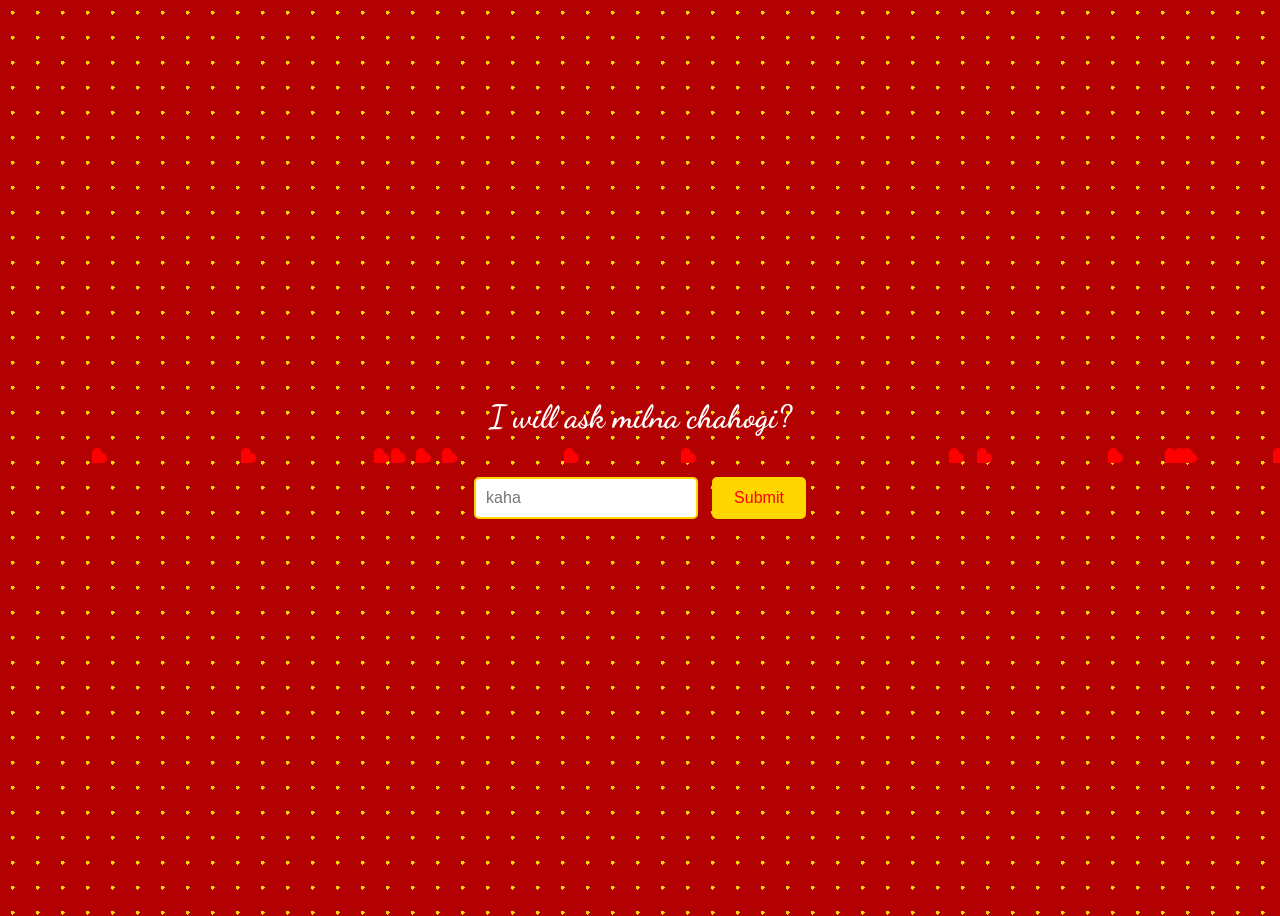
==== index.html @ b7f2fa16 "Update index.html" ====
<!DOCTYPE html>
<html lang="en">
<head>
    <meta charset="UTF-8">
    <meta name="viewport" content="width=device-width, initial-scale=1.0">
    <title>Animated Text</title>
    <link href="https://fonts.googleapis.com/css2?family=Dancing+Script:wght@700&display=swap" rel="stylesheet">
    <style>
        body {
            display: flex;
            justify-content: center;
            align-items: center;
            height: 100vh;
            background-color: #b30000;
            background-image: radial-gradient(circle, gold 2px, transparent 2px);
            background-size: 25px 25px;
            font-family: 'Dancing Script', cursive;
            flex-direction: column;
            overflow: hidden;
            position: relative;
        }
        h1 {
            font-size: 2rem;
            color: #fff;
            text-align: center;
            z-index: 1;
            font-family: 'Dancing Script', cursive;
        }
        .input-container {
            margin: 20px 0;
            z-index: 1;
        }
        input {
            padding: 10px;
            font-size: 1rem;
            border: 2px solid gold;
            border-radius: 5px;
            margin-right: 10px;
            width: 200px;
        }
        button {
            padding: 10px 20px;
            font-size: 1rem;
            cursor: pointer;
            border: 2px solid gold;
            border-radius: 5px;
            background-color: gold;
            color: red;
            transition: background-color 0.3s, color 0.3s;
        }
        button:hover {
            background-color: red;
            color: gold;
        }
        .hidden {
            display: none;
        }
        .animated-text {
            font-size: 1.5rem;
            white-space: pre-wrap;
            margin-top: 20px;
            text-align: center;
            z-index: 1;
            font-family: 'Dancing Script', cursive;
            font-weight: bold;
        }
        .animated-text div {
            color: white;
        }
        .heart {
            position: absolute;
            width: 10px;
            height: 10px;
            background-color: red;
            transform: rotate(0deg);
            animation: floatUp 12s infinite;
        }
        .heart::before, .heart::after {
            content: '';
            position: absolute;
            width: 10px;
            height: 10px;
            background-color: red;
            border-radius: 50%;
        }
        .heart::before {
            top: -5px;
            left: 0;
        }
        .heart::after {
            left: 5px;
            top: 0;
        }
        @keyframes floatUp {
            0% {
                bottom: 0;
                opacity: 1;
                transform: translateX(0) rotate(0deg);
            }
            100% {
                bottom: 100vh;
                opacity: 0;
                transform: translateX(200px) rotate(0deg);
            }
        }
        @keyframes typing {
            from { width: 0; }
            to { width: 100%; }
        }
        .typewriter {
            display: inline-block;
            overflow: hidden;
            white-space: nowrap;
            border-right: .15em solid black;
            font-weight: bold;
        }
        @keyframes blink-caret {
            from, to { border-color: transparent; }
            50% { border-color: black; }
        }
    </style>
</head>
<body>

<h1>I will ask milna chahogi?</h1>

<div class="input-container">
    <input type="text" placeholder="kaha" id="inputField">
    <button onclick="showText()">Submit</button>
</div>

<div id="animatedText" class="hidden">
</div>

<script>
    function showText() {
        const inputField = document.getElementById('inputField');
        const animatedText = document.getElementById('animatedText');
        const lines = [
            "Na restaurant me kahi",
            "Na hotel me kisi",
            "Na park me kahi",
            "Na chorahe pr kisi",
            "",
            "Me tumhe ganga kinare bulau Tum aaogi ky?",
            "",
            "Na khud bolna kuch",
            "na mujhe kehne dena",
            "",
            "Bas pakad kr hath mera",
            "Sath baithe rehna",
            "",
            "Me sirf or sirf tumhe dekhuga",
            "Tum in nazaro ko ijazat dena",
            "",
            "Jo hawaye julfey bikhare teri",
            "To hawao ko tum behne dena",
            "",
            "Jab julfey tere gaal ko chuyegi",
            "To julfey me sawaruga",
            "",
            "Chahe dekhe fir apsara mujhe",
            "Me tujhko hi niharuga"
        ];

        if (inputField.value.trim() !== '') {
            animatedText.classList.remove('hidden');
            typeLine(0, lines);
        }
    }

    function typeLine(index, lines) {
        if (index >= lines.length) return;

        const line = lines[index];
        const lineElement = document.createElement('div');
        lineElement.classList.add('typewriter');
        lineElement.style.animation = `typing ${line.length / 10}s steps(${line.length}, end), blink-caret .75s step-end infinite`;
        lineElement.textContent = line;
        document.getElementById('animatedText').appendChild(lineElement);

        setTimeout(() => {
            lineElement.style.border = 'none';
            typeLine(index + 1, lines);
        }, (line.length / 10) * 1000 + 1000);
    }

    function createHearts() {
        const heart = document.createElement('div');
        heart.classList.add('heart');
        heart.style.left = Math.random() * 100 + 'vw';
        heart.style.animationDuration = Math.random() * 5 + 7 + 's';
        document.body.appendChild(heart);

        setTimeout(() => {
            heart.remove();
        }, 12000);
    }

    setInterval(createHearts, 100);
</script>

</body>
</html>
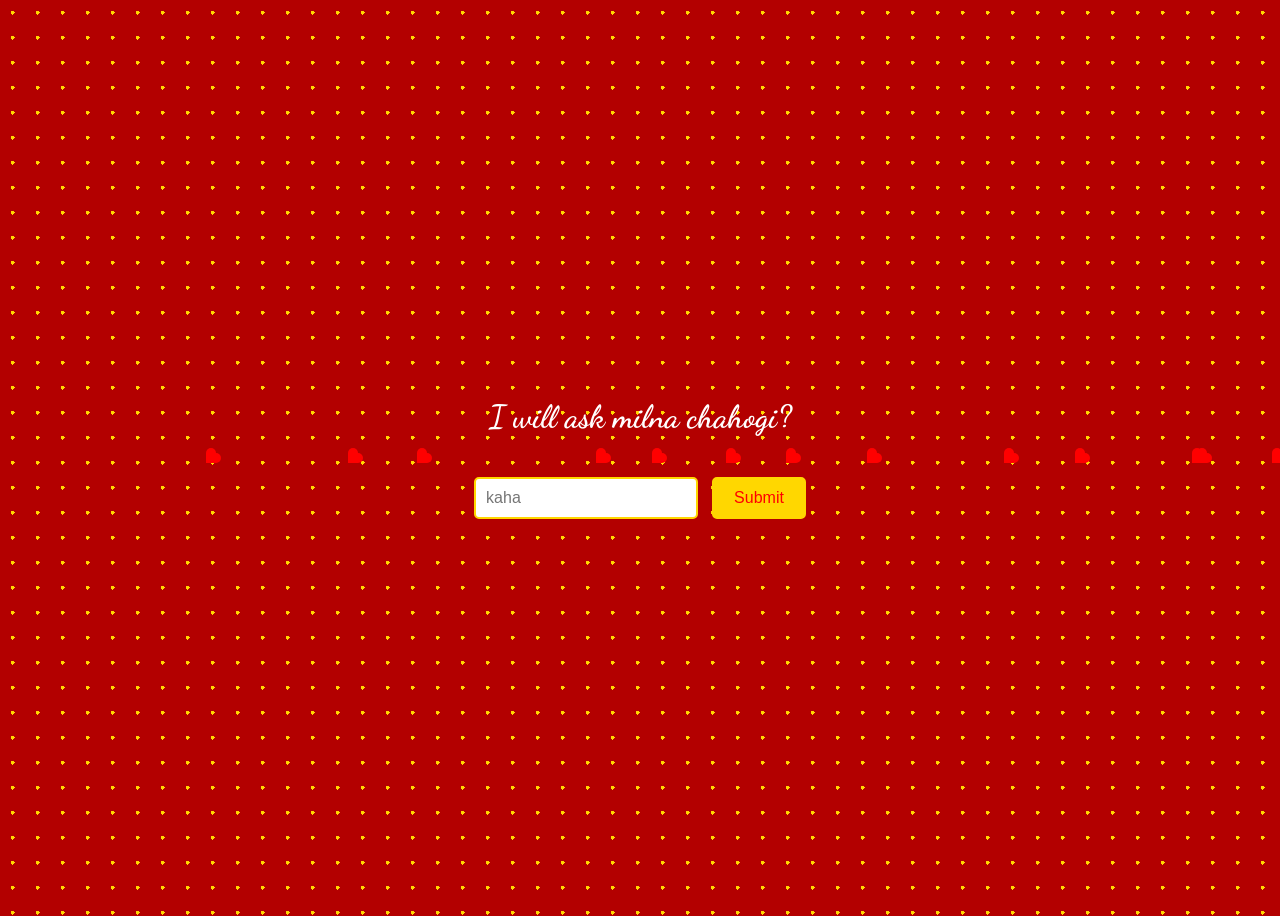
==== commit dd7994be: "Update index.html" ====
--- a/index.html
+++ b/index.html
@@ -56,8 +56,9 @@
             display: none;
         }
         .animated-text {
-            font-size: 1.5rem;
+            font-size:16px;
             white-space: pre-wrap;
+color: white;
             margin-top: 20px;
             text-align: center;
             z-index: 1;
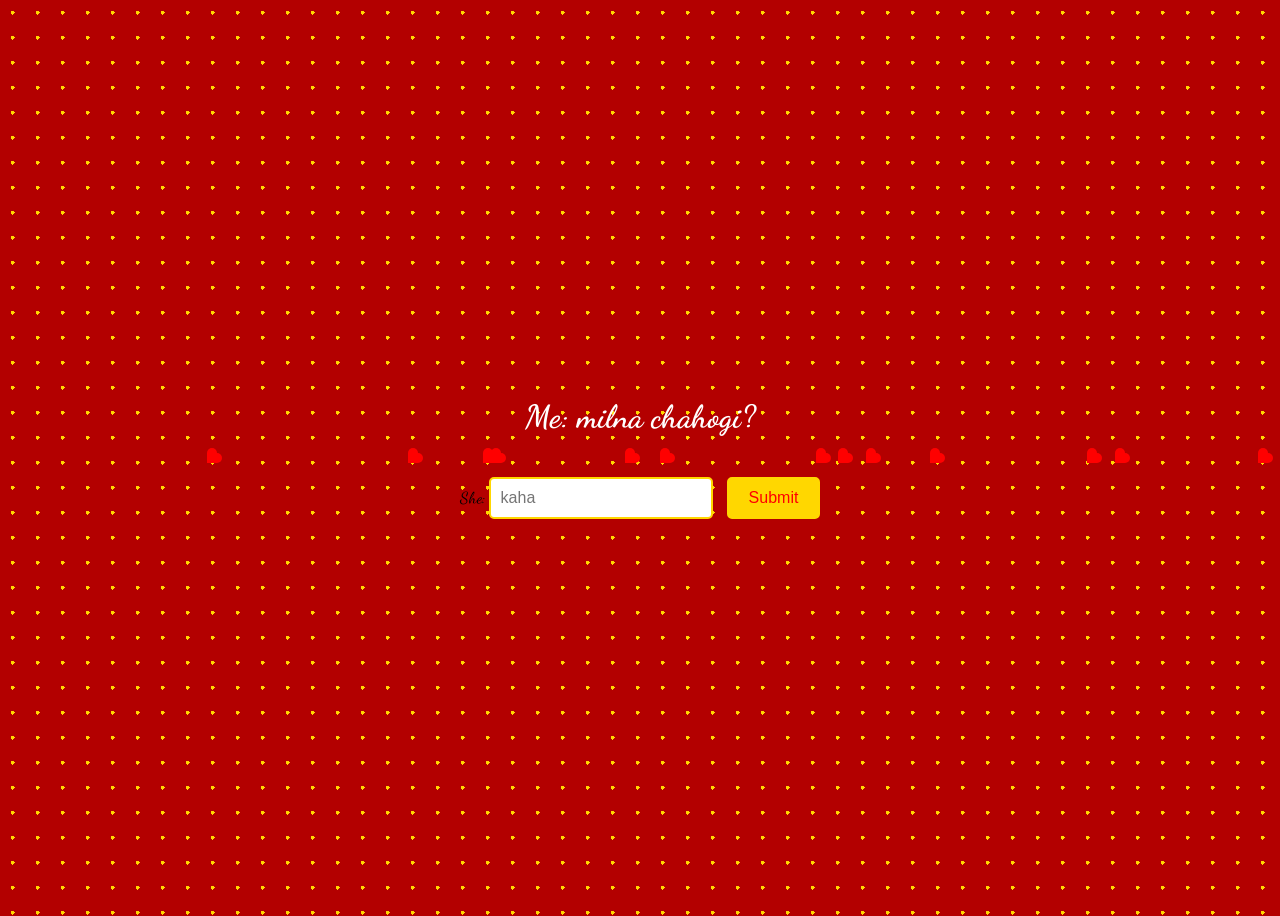
==== commit c6b47e61: "Update index.html" ====
--- a/index.html
+++ b/index.html
@@ -123,10 +123,10 @@
 </head>
 <body>
 
-<h1>I will ask milna chahogi?</h1>
+<h1>Me: milna chahogi?</h1>
 
 <div class="input-container">
-    <input type="text" placeholder="kaha" id="inputField">
+   She: <input type="text" placeholder="kaha" id="inputField">
     <button onclick="showText()">Submit</button>
 </div>
 
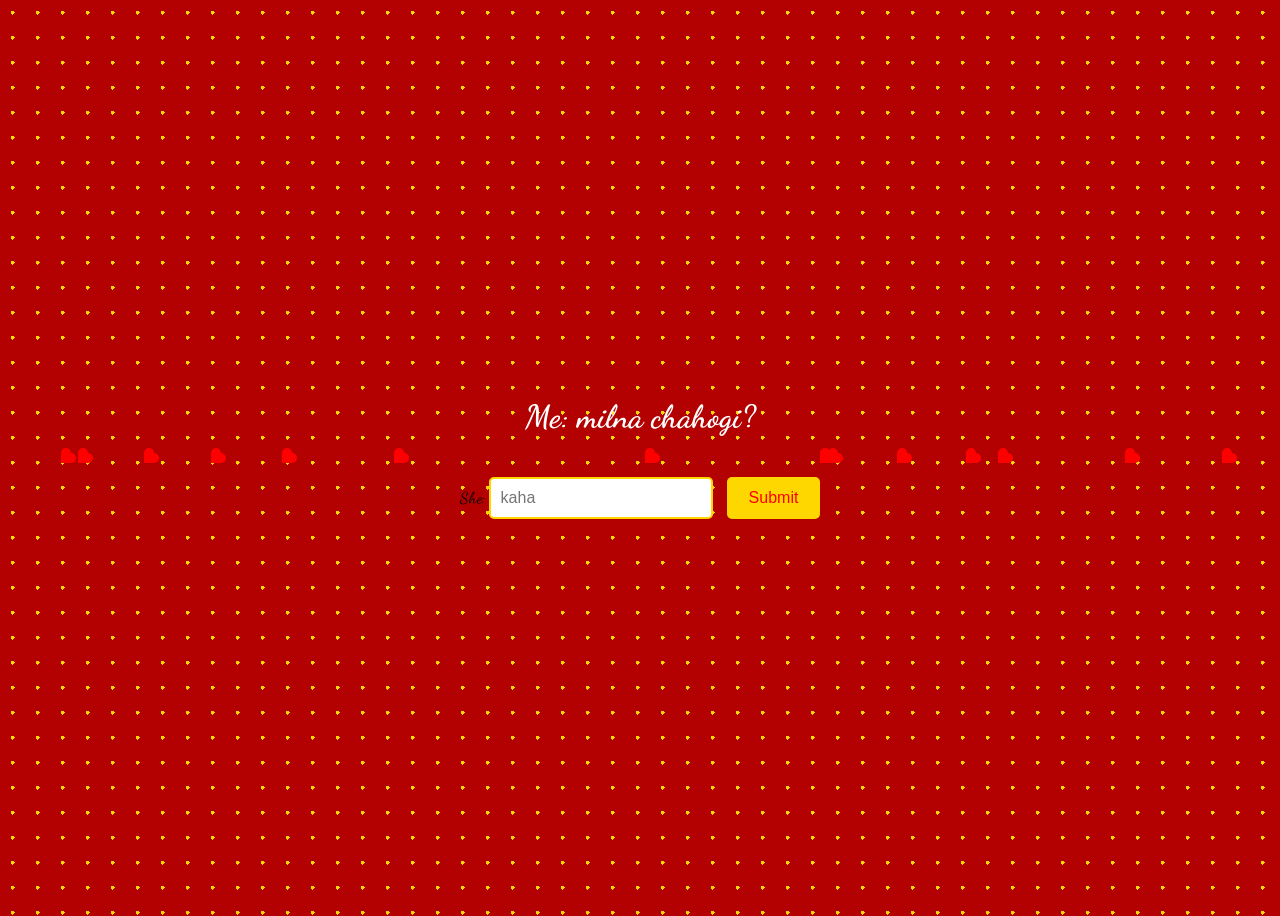
==== commit 6e412294: "Update index.html" ====
--- a/index.html
+++ b/index.html
@@ -138,10 +138,10 @@
         const inputField = document.getElementById('inputField');
         const animatedText = document.getElementById('animatedText');
         const lines = [
-            "Na restaurant me kahi",
-            "Na hotel me kisi",
-            "Na park me kahi",
-            "Na chorahe pr kisi",
+            "Na restaurant me kahi. ",
+            "Na hotel me kisi ",
+            "Na park me kahi ",
+            "Na chorahe pr kisi ",
             "",
             "Me tumhe ganga kinare bulau Tum aaogi ky?",
             "",
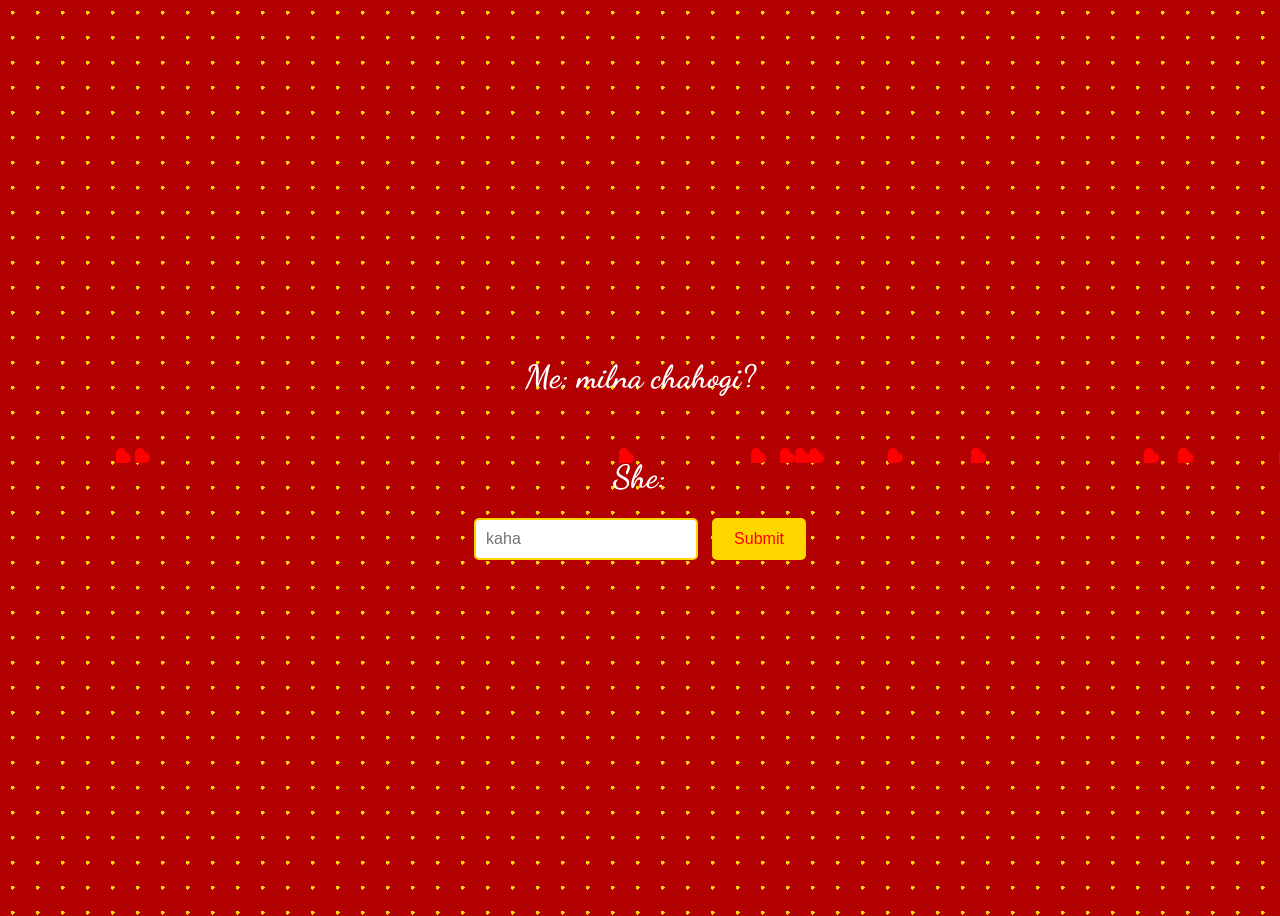
==== commit 02b9101f: "Update index.html" ====
--- a/index.html
+++ b/index.html
@@ -126,7 +126,7 @@
 <h1>Me: milna chahogi?</h1>
 
 <div class="input-container">
-   She: <input type="text" placeholder="kaha" id="inputField">
+  <h1> She: </h1><input type="text" placeholder="kaha" id="inputField">
     <button onclick="showText()">Submit</button>
 </div>
 
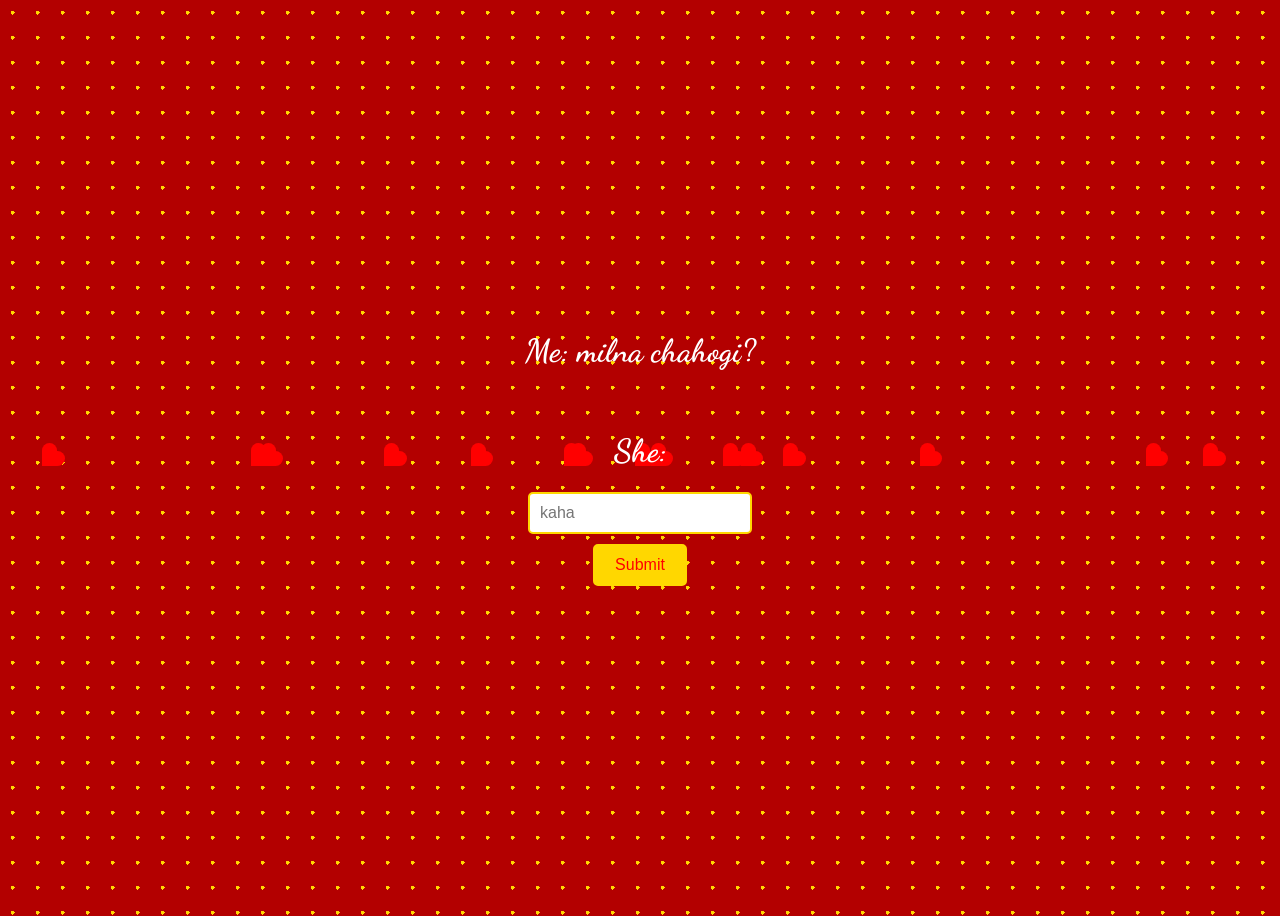
==== commit 6ea78c30: "Update index.html" ====
--- a/index.html
+++ b/index.html
@@ -29,13 +29,16 @@
         .input-container {
             margin: 20px 0;
             z-index: 1;
+            display: flex;
+            flex-direction: column;
+            align-items: center;
         }
         input {
             padding: 10px;
             font-size: 1rem;
             border: 2px solid gold;
             border-radius: 5px;
-            margin-right: 10px;
+            margin-bottom: 10px;
             width: 200px;
         }
         button {
@@ -56,9 +59,9 @@
             display: none;
         }
         .animated-text {
-            font-size:16px;
+            font-size: 1.5rem;
             white-space: pre-wrap;
-color: white;
+            color: white;
             margin-top: 20px;
             text-align: center;
             z-index: 1;
@@ -67,11 +70,12 @@
         }
         .animated-text div {
             color: white;
+            margin: 10px 0;
         }
         .heart {
             position: absolute;
-            width: 10px;
-            height: 10px;
+            width: 15px;
+            height: 15px;
             background-color: red;
             transform: rotate(0deg);
             animation: floatUp 12s infinite;
@@ -79,17 +83,17 @@
         .heart::before, .heart::after {
             content: '';
             position: absolute;
-            width: 10px;
-            height: 10px;
+            width: 15px;
+            height: 15px;
             background-color: red;
             border-radius: 50%;
         }
         .heart::before {
-            top: -5px;
+            top: -7.5px;
             left: 0;
         }
         .heart::after {
-            left: 5px;
+            left: 7.5px;
             top: 0;
         }
         @keyframes floatUp {
@@ -112,12 +116,14 @@
             display: inline-block;
             overflow: hidden;
             white-space: nowrap;
-            border-right: .15em solid black;
+            border-right: .15em solid white;
             font-weight: bold;
+            font-size: 1.5rem;
+            color: white;
         }
         @keyframes blink-caret {
             from, to { border-color: transparent; }
-            50% { border-color: black; }
+            50% { border-color: white; }
         }
     </style>
 </head>
@@ -126,7 +132,8 @@
 <h1>Me: milna chahogi?</h1>
 
 <div class="input-container">
-  <h1> She: </h1><input type="text" placeholder="kaha" id="inputField">
+    <h1>She:</h1>
+    <input type="text" placeholder="kaha" id="inputField">
     <button onclick="showText()">Submit</button>
 </div>
 
@@ -138,30 +145,30 @@
         const inputField = document.getElementById('inputField');
         const animatedText = document.getElementById('animatedText');
         const lines = [
-            "Na restaurant me kahi. ",
-            "Na hotel me kisi ",
-            "Na park me kahi ",
-            "Na chorahe pr kisi ",
+            "Na restaurant me kahi.",
+            "Na hotel me kisi.",
+            "Na park me kahi.",
+            "Na chorahe pr kisi.",
             "",
             "Me tumhe ganga kinare bulau Tum aaogi ky?",
             "",
-            "Na khud bolna kuch",
-            "na mujhe kehne dena",
-            "",
-            "Bas pakad kr hath mera",
-            "Sath baithe rehna",
-            "",
-            "Me sirf or sirf tumhe dekhuga",
-            "Tum in nazaro ko ijazat dena",
-            "",
-            "Jo hawaye julfey bikhare teri",
-            "To hawao ko tum behne dena",
-            "",
-            "Jab julfey tere gaal ko chuyegi",
-            "To julfey me sawaruga",
-            "",
-            "Chahe dekhe fir apsara mujhe",
-            "Me tujhko hi niharuga"
+            "Na khud bolna kuch.",
+            "na mujhe kehne dena.",
+            "",
+            "Bas pakad kr hath mera.",
+            "Sath baithe rehna.",
+            "",
+            "Me sirf or sirf tumhe dekhuga.",
+            "Tum in nazaro ko ijazat dena.",
+            "",
+            "Jo hawaye julfey bikhare teri.",
+            "To hawao ko tum behne dena.",
+            "",
+            "Jab julfey tere gaal ko chuyegi.",
+            "To julfey me sawaruga.",
+            "",
+            "Chahe dekhe fir apsara mujhe.",
+            "Me tujhko hi niharuga."
         ];
 
         if (inputField.value.trim() !== '') {
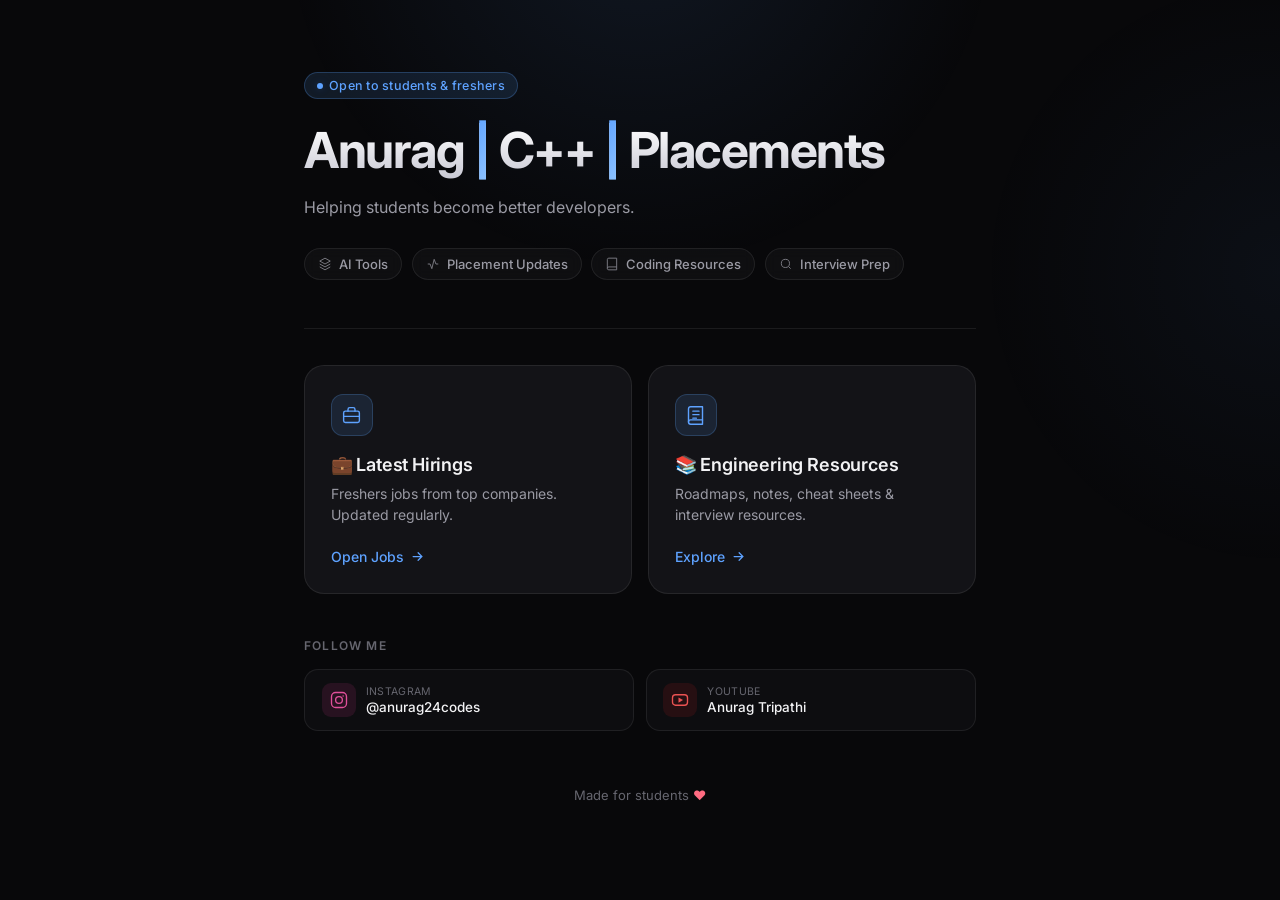
==== commit b4d9993b: "Update index.html" ====
--- a/index.html
+++ b/index.html
@@ -1,212 +1,428 @@
 <!DOCTYPE html>
 <html lang="en">
 <head>
-    <meta charset="UTF-8">
-    <meta name="viewport" content="width=device-width, initial-scale=1.0">
-    <title>Animated Text</title>
-    <link href="https://fonts.googleapis.com/css2?family=Dancing+Script:wght@700&display=swap" rel="stylesheet">
-    <style>
-        body {
-            display: flex;
-            justify-content: center;
-            align-items: center;
-            height: 100vh;
-            background-color: #b30000;
-            background-image: radial-gradient(circle, gold 2px, transparent 2px);
-            background-size: 25px 25px;
-            font-family: 'Dancing Script', cursive;
-            flex-direction: column;
-            overflow: hidden;
-            position: relative;
-        }
-        h1 {
-            font-size: 2rem;
-            color: #fff;
-            text-align: center;
-            z-index: 1;
-            font-family: 'Dancing Script', cursive;
-        }
-        .input-container {
-            margin: 20px 0;
-            z-index: 1;
-            display: flex;
-            flex-direction: column;
-            align-items: center;
-        }
-        input {
-            padding: 10px;
-            font-size: 1rem;
-            border: 2px solid gold;
-            border-radius: 5px;
-            margin-bottom: 10px;
-            width: 200px;
-        }
-        button {
-            padding: 10px 20px;
-            font-size: 1rem;
-            cursor: pointer;
-            border: 2px solid gold;
-            border-radius: 5px;
-            background-color: gold;
-            color: red;
-            transition: background-color 0.3s, color 0.3s;
-        }
-        button:hover {
-            background-color: red;
-            color: gold;
-        }
-        .hidden {
-            display: none;
-        }
-        .animated-text {
-            font-size: 1.5rem;
-            white-space: pre-wrap;
-            color: white;
-            margin-top: 20px;
-            text-align: center;
-            z-index: 1;
-            font-family: 'Dancing Script', cursive;
-            font-weight: bold;
-        }
-        .animated-text div {
-            color: white;
-            margin: 10px 0;
-        }
-        .heart {
-            position: absolute;
-            width: 15px;
-            height: 15px;
-            background-color: red;
-            transform: rotate(0deg);
-            animation: floatUp 12s infinite;
-        }
-        .heart::before, .heart::after {
-            content: '';
-            position: absolute;
-            width: 15px;
-            height: 15px;
-            background-color: red;
-            border-radius: 50%;
-        }
-        .heart::before {
-            top: -7.5px;
-            left: 0;
-        }
-        .heart::after {
-            left: 7.5px;
-            top: 0;
-        }
-        @keyframes floatUp {
-            0% {
-                bottom: 0;
-                opacity: 1;
-                transform: translateX(0) rotate(0deg);
-            }
-            100% {
-                bottom: 100vh;
-                opacity: 0;
-                transform: translateX(200px) rotate(0deg);
-            }
-        }
-        @keyframes typing {
-            from { width: 0; }
-            to { width: 100%; }
-        }
-        .typewriter {
-            display: inline-block;
-            overflow: hidden;
-            white-space: nowrap;
-            border-right: .15em solid white;
-            font-weight: bold;
-            font-size: 1.5rem;
-            color: white;
-        }
-        @keyframes blink-caret {
-            from, to { border-color: transparent; }
-            50% { border-color: white; }
-        }
-    </style>
+<meta charset="UTF-8" />
+<meta name="viewport" content="width=device-width, initial-scale=1.0" />
+<title>Anurag | C++ | Placements</title>
+<link rel="preconnect" href="https://fonts.googleapis.com" />
+<link rel="stylesheet" href="https://fonts.googleapis.com/css2?family=Inter:wght@400;500;600;700;800&display=swap" />
+<style>
+  *, *::before, *::after { box-sizing: border-box; margin: 0; padding: 0; }
+
+  :root {
+    --bg: #08080a;
+    --bg-elevated: #0d0d10;
+    --surface: #131317;
+    --surface-hover: #1a1a1f;
+    --border: rgba(255,255,255,0.08);
+    --border-strong: rgba(255,255,255,0.14);
+    --text-primary: #f2f2f4;
+    --text-secondary: #9a9aa4;
+    --text-muted: #66666f;
+    --accent: #5ea2ff;
+    --accent-dim: rgba(94,162,255,0.12);
+    --accent-glow: rgba(94,162,255,0.22);
+    --radius-lg: 20px;
+    --radius-md: 14px;
+    --radius-sm: 10px;
+  }
+
+  html { scroll-behavior: smooth; }
+
+  body {
+    font-family: 'Inter', -apple-system, BlinkMacSystemFont, sans-serif;
+    background: var(--bg);
+    color: var(--text-primary);
+    min-height: 100vh;
+    -webkit-font-smoothing: antialiased;
+    overflow-x: hidden;
+  }
+
+  /* ambient background glow */
+  .glow-field {
+    position: fixed;
+    inset: 0;
+    pointer-events: none;
+    z-index: 0;
+    background:
+      radial-gradient(600px circle at 50% -10%, rgba(94,162,255,0.10), transparent 60%),
+      radial-gradient(500px circle at 100% 30%, rgba(94,162,255,0.05), transparent 60%);
+  }
+
+  .wrap {
+    position: relative;
+    z-index: 1;
+    max-width: 720px;
+    margin: 0 auto;
+    padding: 4.5rem 1.5rem 3.5rem;
+  }
+
+  @keyframes fadeUp {
+    from { opacity: 0; transform: translateY(14px); }
+    to   { opacity: 1; transform: translateY(0); }
+  }
+
+  .fade { opacity: 0; animation: fadeUp 0.7s cubic-bezier(0.16, 1, 0.3, 1) forwards; }
+  .fade-1 { animation-delay: 0.02s; }
+  .fade-2 { animation-delay: 0.12s; }
+  .fade-3 { animation-delay: 0.22s; }
+  .fade-4 { animation-delay: 0.34s; }
+  .fade-5 { animation-delay: 0.46s; }
+  .fade-6 { animation-delay: 0.58s; }
+
+  @media (prefers-reduced-motion: reduce) {
+    .fade { animation: none; opacity: 1; }
+    html { scroll-behavior: auto; }
+  }
+
+  /* Hero */
+  .kicker {
+    display: inline-flex;
+    align-items: center;
+    gap: 6px;
+    font-size: 12.5px;
+    font-weight: 500;
+    letter-spacing: 0.02em;
+    color: var(--accent);
+    background: var(--accent-dim);
+    border: 1px solid rgba(94,162,255,0.25);
+    padding: 5px 12px;
+    border-radius: 20px;
+    margin-bottom: 1.5rem;
+  }
+
+  .kicker .dot {
+    width: 6px;
+    height: 6px;
+    border-radius: 50%;
+    background: var(--accent);
+    box-shadow: 0 0 8px var(--accent-glow);
+  }
+
+  h1.headline {
+    font-size: clamp(2.1rem, 6vw, 3.1rem);
+    font-weight: 700;
+    letter-spacing: -0.03em;
+    line-height: 1.12;
+    background: linear-gradient(180deg, #ffffff 0%, #c9c9d4 100%);
+    -webkit-background-clip: text;
+    background-clip: text;
+    color: transparent;
+  }
+
+  h1.headline .accent {
+    background: linear-gradient(120deg, var(--accent), #8fc4ff);
+    -webkit-background-clip: text;
+    background-clip: text;
+    color: transparent;
+  }
+
+  .sub {
+    margin-top: 1rem;
+    font-size: 16px;
+    line-height: 1.6;
+    color: var(--text-secondary);
+    max-width: 460px;
+  }
+
+  /* Badges */
+  .badges {
+    display: flex;
+    flex-wrap: wrap;
+    gap: 0.6rem;
+    margin-top: 1.75rem;
+  }
+
+  .badge-pill {
+    display: inline-flex;
+    align-items: center;
+    gap: 7px;
+    font-size: 13px;
+    font-weight: 500;
+    color: var(--text-secondary);
+    background: rgba(255,255,255,0.03);
+    border: 1px solid var(--border);
+    padding: 7px 13px;
+    border-radius: 20px;
+    backdrop-filter: blur(6px);
+    transition: border-color 0.2s ease, color 0.2s ease, background 0.2s ease;
+  }
+
+  .badge-pill:hover {
+    border-color: rgba(94,162,255,0.3);
+    color: var(--text-primary);
+    background: var(--accent-dim);
+  }
+
+  .badge-pill svg { width: 14px; height: 14px; opacity: 0.8; flex-shrink: 0; }
+
+  /* Divider */
+  .divider {
+    border: none;
+    border-top: 1px solid var(--border);
+    margin: 3rem 0 2.25rem;
+  }
+
+  /* Cards */
+  .cards {
+    display: grid;
+    grid-template-columns: 1fr;
+    gap: 1rem;
+  }
+
+  @media (min-width: 640px) {
+    .cards { grid-template-columns: 1fr 1fr; }
+  }
+
+  .card {
+    position: relative;
+    display: flex;
+    flex-direction: column;
+    background: var(--surface);
+    border: 1px solid var(--border);
+    border-radius: var(--radius-lg);
+    padding: 1.75rem 1.6rem;
+    text-decoration: none;
+    color: inherit;
+    overflow: hidden;
+    transition: transform 0.35s cubic-bezier(0.16,1,0.3,1), border-color 0.35s ease, background 0.35s ease, box-shadow 0.35s ease;
+  }
+
+  .card::before {
+    content: "";
+    position: absolute;
+    inset: 0;
+    background: radial-gradient(280px circle at var(--mx, 50%) var(--my, 0%), rgba(94,162,255,0.14), transparent 65%);
+    opacity: 0;
+    transition: opacity 0.35s ease;
+    pointer-events: none;
+  }
+
+  .card:hover {
+    transform: translateY(-4px);
+    border-color: rgba(94,162,255,0.32);
+    background: var(--surface-hover);
+    box-shadow: 0 16px 40px -20px rgba(94,162,255,0.25), 0 4px 18px -6px rgba(0,0,0,0.5);
+  }
+
+  .card:hover::before { opacity: 1; }
+
+  .card-icon {
+    width: 42px;
+    height: 42px;
+    border-radius: 12px;
+    display: flex;
+    align-items: center;
+    justify-content: center;
+    background: var(--accent-dim);
+    border: 1px solid rgba(94,162,255,0.22);
+    margin-bottom: 1.1rem;
+  }
+
+  .card-icon svg { width: 21px; height: 21px; stroke: var(--accent); }
+
+  .card-title {
+    font-size: 18px;
+    font-weight: 600;
+    letter-spacing: -0.01em;
+    margin-bottom: 0.5rem;
+  }
+
+  .card-desc {
+    font-size: 14px;
+    line-height: 1.55;
+    color: var(--text-secondary);
+    flex-grow: 1;
+  }
+
+  .card-cta {
+    display: inline-flex;
+    align-items: center;
+    gap: 6px;
+    font-size: 14px;
+    font-weight: 500;
+    color: var(--accent);
+    margin-top: 1.4rem;
+  }
+
+  .card-cta svg {
+    width: 15px;
+    height: 15px;
+    transition: transform 0.25s ease;
+  }
+
+  .card:hover .card-cta svg { transform: translateX(4px); }
+
+  /* Social */
+  .section-label {
+    font-size: 12px;
+    font-weight: 600;
+    letter-spacing: 0.1em;
+    text-transform: uppercase;
+    color: var(--text-muted);
+    margin-bottom: 1rem;
+  }
+
+  .social-row {
+    display: flex;
+    flex-wrap: wrap;
+    gap: 0.7rem;
+  }
+
+  .social-card {
+    display: flex;
+    align-items: center;
+    gap: 10px;
+    padding: 0.8rem 1.05rem;
+    border-radius: var(--radius-md);
+    border: 1px solid var(--border);
+    background: var(--bg-elevated);
+    text-decoration: none;
+    flex: 1;
+    min-width: 155px;
+    transition: border-color 0.25s ease, transform 0.25s ease, background 0.25s ease;
+  }
+
+  .social-card:hover {
+    border-color: rgba(94,162,255,0.3);
+    background: var(--surface-hover);
+    transform: translateY(-2px);
+  }
+
+  .social-icon {
+    width: 34px;
+    height: 34px;
+    border-radius: 9px;
+    display: flex;
+    align-items: center;
+    justify-content: center;
+    flex-shrink: 0;
+    background: rgba(255,255,255,0.04);
+  }
+
+  .social-icon svg { width: 18px; height: 18px; }
+
+  .social-label { font-size: 10.5px; color: var(--text-muted); letter-spacing: 0.03em; text-transform: uppercase; }
+  .social-name { font-size: 13.5px; font-weight: 500; color: var(--text-primary); margin-top: 1px; }
+
+  footer {
+    margin-top: 3.5rem;
+    text-align: center;
+    font-size: 13px;
+    color: var(--text-muted);
+  }
+
+  footer .heart { color: #ff6b81; }
+
+  @media (max-width: 420px) {
+    .wrap { padding: 3.25rem 1.25rem 3rem; }
+  }
+</style>
 </head>
 <body>
-
-<h1>Me: milna chahogi?</h1>
-
-<div class="input-container">
-    <h1>She:</h1>
-    <input type="text" placeholder="kaha" id="inputField">
-    <button onclick="showText()">Submit</button>
+<div class="glow-field"></div>
+
+<div class="wrap">
+
+  <span class="kicker fade fade-1"><span class="dot"></span>Open to students & freshers</span>
+
+  <h1 class="headline fade fade-2">Anurag <span class="accent">|</span> C++ <span class="accent">|</span> Placements</h1>
+  <p class="sub fade fade-3">Helping students become better developers.</p>
+
+  <div class="badges fade fade-4">
+    <span class="badge-pill">
+      <svg viewBox="0 0 24 24" fill="none" stroke="currentColor" stroke-width="1.6"><path d="M12 2 3 7l9 5 9-5-9-5Z"/><path d="M3 12l9 5 9-5"/><path d="M3 17l9 5 9-5"/></svg>
+      AI Tools
+    </span>
+    <span class="badge-pill">
+      <svg viewBox="0 0 24 24" fill="none" stroke="currentColor" stroke-width="1.6"><path d="M3 12h4l3 8 4-16 3 8h4"/></svg>
+      Placement Updates
+    </span>
+    <span class="badge-pill">
+      <svg viewBox="0 0 24 24" fill="none" stroke="currentColor" stroke-width="1.6"><path d="M4 19.5A2.5 2.5 0 0 1 6.5 17H20"/><path d="M6.5 2H20v20H6.5A2.5 2.5 0 0 1 4 19.5v-15A2.5 2.5 0 0 1 6.5 2Z"/></svg>
+      Coding Resources
+    </span>
+    <span class="badge-pill">
+      <svg viewBox="0 0 24 24" fill="none" stroke="currentColor" stroke-width="1.6"><circle cx="11" cy="11" r="7"/><path d="m20 20-3.5-3.5"/></svg>
+      Interview Prep
+    </span>
+  </div>
+
+  <hr class="divider fade fade-4" />
+
+  <div class="cards fade fade-5">
+    <a href="job.html" class="card" id="card1">
+      <div class="card-icon">
+        <svg viewBox="0 0 24 24" fill="none" stroke="currentColor" stroke-width="1.6" stroke-linecap="round" stroke-linejoin="round"><rect x="3" y="7" width="18" height="13" rx="2"/><path d="M8 7V5a2 2 0 0 1 2-2h4a2 2 0 0 1 2 2v2"/><path d="M3 13h18"/></svg>
+      </div>
+      <p class="card-title">💼 Latest Hirings</p>
+      <p class="card-desc">Freshers jobs from top companies. Updated regularly.</p>
+      <span class="card-cta">Open Jobs
+        <svg viewBox="0 0 24 24" fill="none" stroke="currentColor" stroke-width="2" stroke-linecap="round"><path d="M5 12h14M13 6l6 6-6 6"/></svg>
+      </span>
+    </a>
+
+    <a href="code.html" class="card" id="card2">
+      <div class="card-icon">
+        <svg viewBox="0 0 24 24" fill="none" stroke="currentColor" stroke-width="1.6" stroke-linecap="round" stroke-linejoin="round"><path d="M4 19.5A2.5 2.5 0 0 1 6.5 17H20"/><path d="M6.5 2H20v20H6.5A2.5 2.5 0 0 1 4 19.5v-15A2.5 2.5 0 0 1 6.5 2Z"/><path d="M9 7h7M9 11h7M9 15h4"/></svg>
+      </div>
+      <p class="card-title">📚 Engineering Resources</p>
+      <p class="card-desc">Roadmaps, notes, cheat sheets & interview resources.</p>
+      <span class="card-cta">Explore
+        <svg viewBox="0 0 24 24" fill="none" stroke="currentColor" stroke-width="2" stroke-linecap="round"><path d="M5 12h14M13 6l6 6-6 6"/></svg>
+      </span>
+    </a>
+  </div>
+
+  <p class="section-label fade fade-6" style="margin-top:2.75rem;">Follow me</p>
+
+  <div class="social-row fade fade-6">
+    <a href="https://www.instagram.com/anurag24codes/" target="_blank" rel="noreferrer" class="social-card">
+      <div class="social-icon" style="background:rgba(224,60,145,0.12);">
+        <svg viewBox="0 0 24 24" fill="none"><rect x="2" y="2" width="20" height="20" rx="5.5" stroke="#e0509a" stroke-width="1.8"/><circle cx="12" cy="12" r="4.5" stroke="#e0509a" stroke-width="1.8"/><circle cx="17.5" cy="6.5" r="1" fill="#e0509a"/></svg>
+      </div>
+      <div>
+        <p class="social-label">Instagram</p>
+        <p class="social-name">@anurag24codes</p>
+      </div>
+    </a>
+
+    <a href="https://www.youtube.com/@Anurag24tripathi" target="_blank" rel="noreferrer" class="social-card">
+      <div class="social-icon" style="background:rgba(220,38,38,0.12);">
+        <svg viewBox="0 0 24 24" fill="none"><rect x="2" y="5" width="20" height="14" rx="4" stroke="#ea5252" stroke-width="1.8"/><polygon points="10,8.5 16,12 10,15.5" fill="#ea5252"/></svg>
+      </div>
+      <div>
+        <p class="social-label">YouTube</p>
+        <p class="social-name">Anurag Tripathi</p>
+      </div>
+    </a>
+
+    <!-- <a href="https://bit.ly/anurag24codes" target="_blank" rel="noreferrer" class="social-card">
+      <div class="social-icon" style="background:var(--accent-dim);">
+        <svg viewBox="0 0 24 24" fill="none" stroke="var(--accent)" stroke-width="1.8" stroke-linecap="round"><path d="M10 13a5 5 0 0 0 7.07 0l2.83-2.83a5 5 0 0 0-7.07-7.07L11.5 4.5"/><path d="M14 11a5 5 0 0 0-7.07 0L4.1 13.83a5 5 0 0 0 7.07 7.07l1.36-1.36"/></svg>
+      </div>
+      <div>
+        <p class="social-label">All links</p>
+        <p class="social-name">bit.ly/anurag24codes</p>
+      </div>
+    </a> -->
+  </div>
+
+  <footer class="fade fade-6">Made for students <span class="heart">❤</span></footer>
+
 </div>
 
-<div id="animatedText" class="hidden">
-</div>
-
 <script>
-    function showText() {
-        const inputField = document.getElementById('inputField');
-        const animatedText = document.getElementById('animatedText');
-        const lines = [
-            "Na restaurant me kahi.",
-            "Na hotel me kisi.",
-            "Na park me kahi.",
-            "Na chorahe pr kisi.",
-            "",
-            "Me tumhe ganga kinare bulau Tum aaogi ky?",
-            "",
-            "Na khud bolna kuch.",
-            "na mujhe kehne dena.",
-            "",
-            "Bas pakad kr hath mera.",
-            "Sath baithe rehna.",
-            "",
-            "Me sirf or sirf tumhe dekhuga.",
-            "Tum in nazaro ko ijazat dena.",
-            "",
-            "Jo hawaye julfey bikhare teri.",
-            "To hawao ko tum behne dena.",
-            "",
-            "Jab julfey tere gaal ko chuyegi.",
-            "To julfey me sawaruga.",
-            "",
-            "Chahe dekhe fir apsara mujhe.",
-            "Me tujhko hi niharuga."
-        ];
-
-        if (inputField.value.trim() !== '') {
-            animatedText.classList.remove('hidden');
-            typeLine(0, lines);
-        }
-    }
-
-    function typeLine(index, lines) {
-        if (index >= lines.length) return;
-
-        const line = lines[index];
-        const lineElement = document.createElement('div');
-        lineElement.classList.add('typewriter');
-        lineElement.style.animation = `typing ${line.length / 10}s steps(${line.length}, end), blink-caret .75s step-end infinite`;
-        lineElement.textContent = line;
-        document.getElementById('animatedText').appendChild(lineElement);
-
-        setTimeout(() => {
-            lineElement.style.border = 'none';
-            typeLine(index + 1, lines);
-        }, (line.length / 10) * 1000 + 1000);
-    }
-
-    function createHearts() {
-        const heart = document.createElement('div');
-        heart.classList.add('heart');
-        heart.style.left = Math.random() * 100 + 'vw';
-        heart.style.animationDuration = Math.random() * 5 + 7 + 's';
-        document.body.appendChild(heart);
-
-        setTimeout(() => {
-            heart.remove();
-        }, 12000);
-    }
-
-    setInterval(createHearts, 100);
+  // Subtle cursor-following glow on cards
+  document.querySelectorAll('.card').forEach(card => {
+    card.addEventListener('mousemove', (e) => {
+      const rect = card.getBoundingClientRect();
+      const x = ((e.clientX - rect.left) / rect.width) * 100;
+      const y = ((e.clientY - rect.top) / rect.height) * 100;
+      card.style.setProperty('--mx', x + '%');
+      card.style.setProperty('--my', y + '%');
+    });
+  });
 </script>
-
 </body>
-</html>+</html>
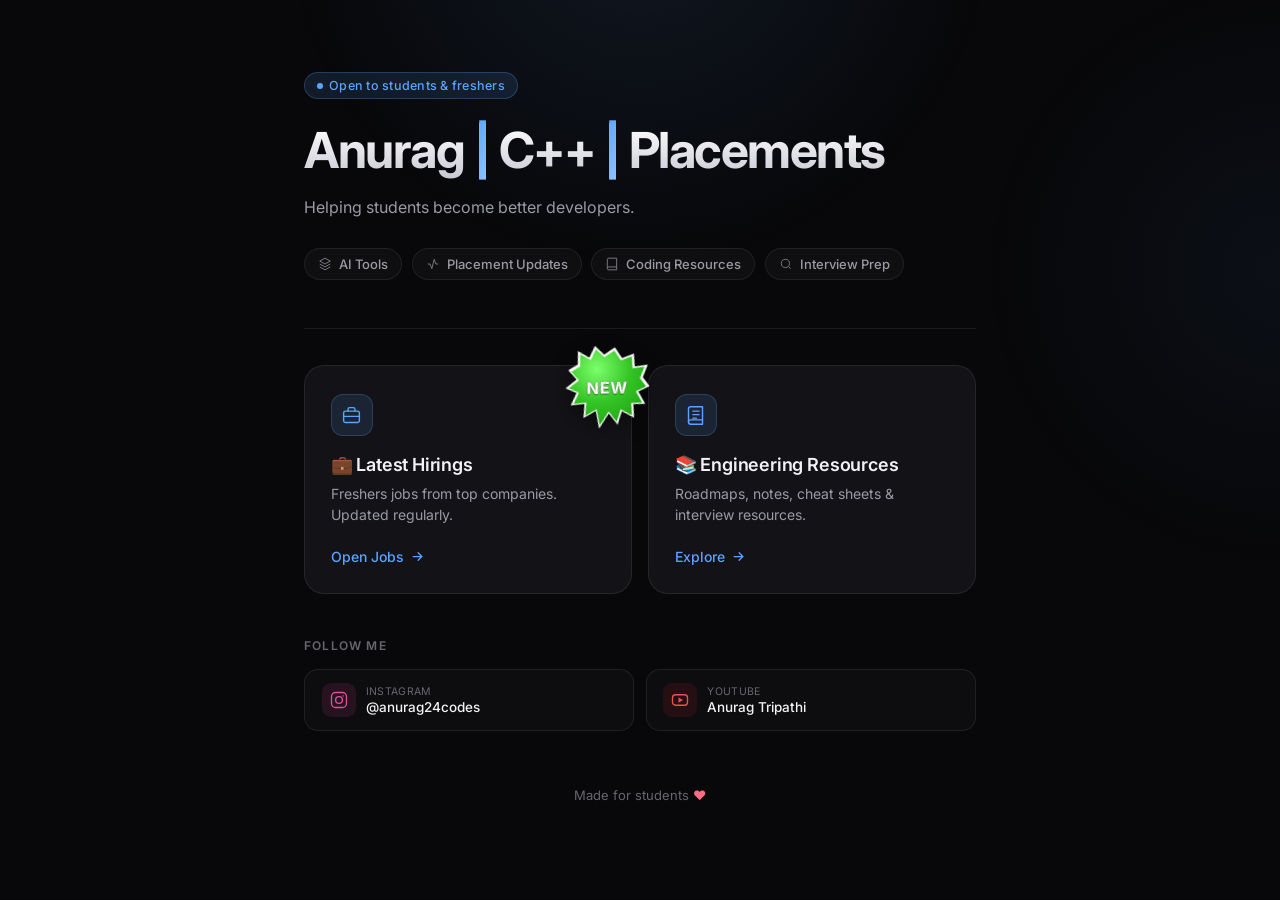
==== commit ae63362a: "Implement 'NEW' sticker with CSS animations Added a new 'NEW' sticker to the card component with CSS" ====
--- a/index.html
+++ b/index.html
@@ -184,7 +184,7 @@
     padding: 1.75rem 1.6rem;
     text-decoration: none;
     color: inherit;
-    overflow: hidden;
+    overflow: visible;
     transition: transform 0.35s cubic-bezier(0.16,1,0.3,1), border-color 0.35s ease, background 0.35s ease, box-shadow 0.35s ease;
   }
 
@@ -192,11 +192,15 @@
     content: "";
     position: absolute;
     inset: 0;
+    border-radius: var(--radius-lg);
     background: radial-gradient(280px circle at var(--mx, 50%) var(--my, 0%), rgba(94,162,255,0.14), transparent 65%);
     opacity: 0;
     transition: opacity 0.35s ease;
     pointer-events: none;
-  }
+    z-index: 0;
+  }
+
+  .card > * { position: relative; z-index: 1; }
 
   .card:hover {
     transform: translateY(-4px);
@@ -252,6 +256,73 @@
   }
 
   .card:hover .card-cta svg { transform: translateX(4px); }
+
+  /* ── Green starburst "NEW" sticker ──
+     Drawn entirely in CSS (no image asset): a spiky cutout star shape via
+     clip-path, layered on a slightly larger white "paper edge" copy behind
+     it, rotated like a sticker slapped on the corner of the card. */
+  .sticker-new {
+    position: absolute;
+    top: -16px;
+    right: -14px;
+    z-index: 5;
+    width: 76px;
+    height: 76px;
+    transform: rotate(11deg);
+    filter: drop-shadow(0 6px 10px rgba(0,0,0,0.45));
+    animation: stickerPop 0.6s cubic-bezier(0.34,1.56,0.64,1) both;
+    animation-delay: 0.7s;
+    pointer-events: none;
+  }
+
+  @keyframes stickerPop {
+    0%   { transform: rotate(11deg) scale(0); opacity: 0; }
+    60%  { transform: rotate(11deg) scale(1.12); opacity: 1; }
+    100% { transform: rotate(11deg) scale(1); opacity: 1; }
+  }
+
+  .sticker-new .star-edge,
+  .sticker-new .star-face {
+    position: absolute;
+    inset: 0;
+    clip-path: polygon(
+      50% 0%, 61% 11%, 74% 3%, 78% 18%, 93% 13%,
+      90% 29%, 100% 38%, 88% 47%, 99% 60%, 85% 63%,
+      89% 79%, 73% 74%, 71% 91%, 58% 80%, 50% 100%,
+      42% 80%, 29% 91%, 27% 74%, 11% 79%, 15% 63%,
+      1% 60%, 12% 47%, 0% 38%, 10% 29%, 7% 13%,
+      22% 18%, 26% 3%, 39% 11%
+    );
+  }
+
+  .sticker-new .star-edge {
+    background: #f4faf1;
+    transform: scale(1.09);
+  }
+
+  .sticker-new .star-face {
+    background:
+      radial-gradient(circle at 32% 28%, #7CFF6B 0%, #34C424 45%, #189611 100%);
+  }
+
+  .sticker-new .star-text {
+    position: absolute;
+    inset: 0;
+    display: flex;
+    align-items: center;
+    justify-content: center;
+    transform: rotate(-11deg);
+  }
+
+  .sticker-new .star-text span {
+    font-family: 'Inter', sans-serif;
+    font-weight: 800;
+    font-size: 16.5px;
+    letter-spacing: 0.01em;
+    color: #ffffff;
+    text-shadow: 0 1px 0 rgba(9,66,6,0.55), 0 0 1px rgba(9,66,6,0.4);
+    -webkit-text-stroke: 0.4px rgba(9,66,6,0.35);
+  }
 
   /* Social */
   .section-label {
@@ -316,6 +387,8 @@
 
   @media (max-width: 420px) {
     .wrap { padding: 3.25rem 1.25rem 3rem; }
+    .sticker-new { width: 64px; height: 64px; top: -12px; right: -10px; }
+    .sticker-new .star-text span { font-size: 14px; }
   }
 </style>
 </head>
@@ -352,6 +425,11 @@
 
   <div class="cards fade fade-5">
     <a href="job.html" class="card" id="card1">
+      <div class="sticker-new" aria-hidden="true">
+        <div class="star-edge"></div>
+        <div class="star-face"></div>
+        <div class="star-text"><span>NEW</span></div>
+      </div>
       <div class="card-icon">
         <svg viewBox="0 0 24 24" fill="none" stroke="currentColor" stroke-width="1.6" stroke-linecap="round" stroke-linejoin="round"><rect x="3" y="7" width="18" height="13" rx="2"/><path d="M8 7V5a2 2 0 0 1 2-2h4a2 2 0 0 1 2 2v2"/><path d="M3 13h18"/></svg>
       </div>
